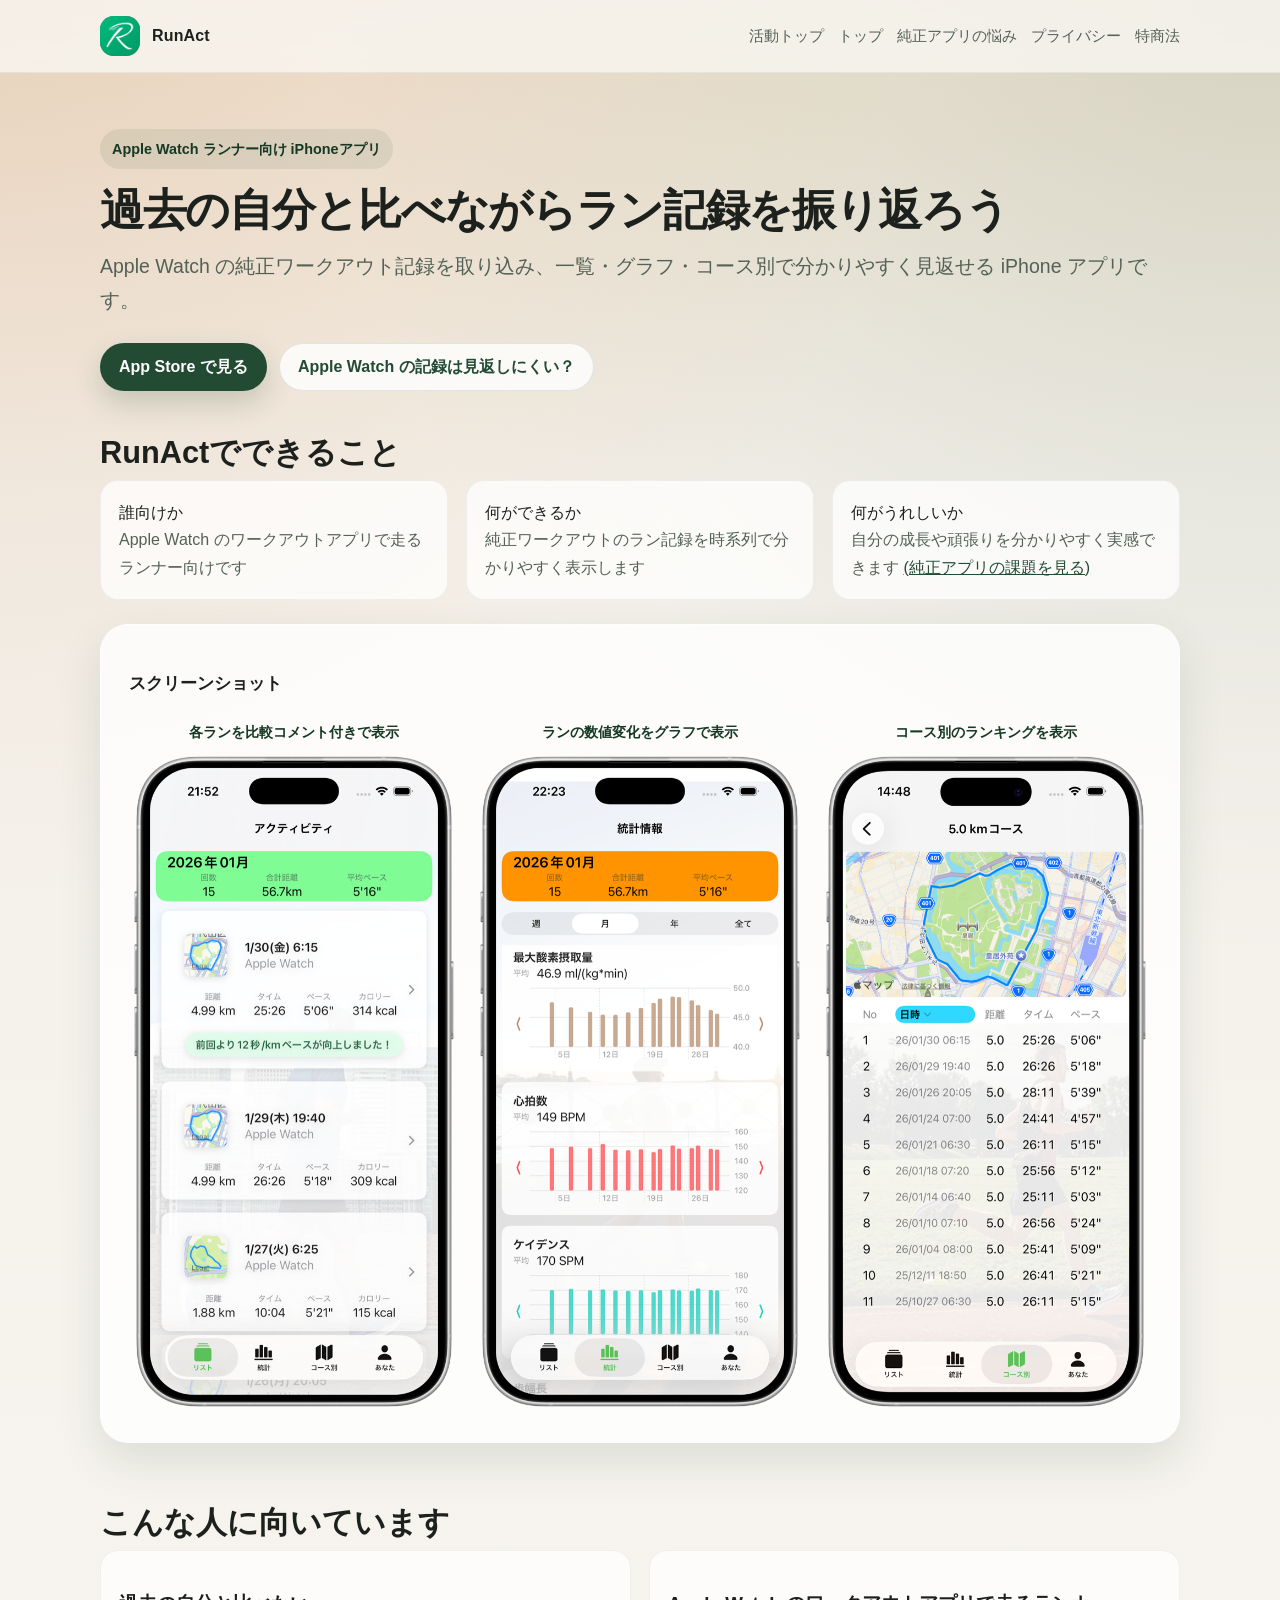
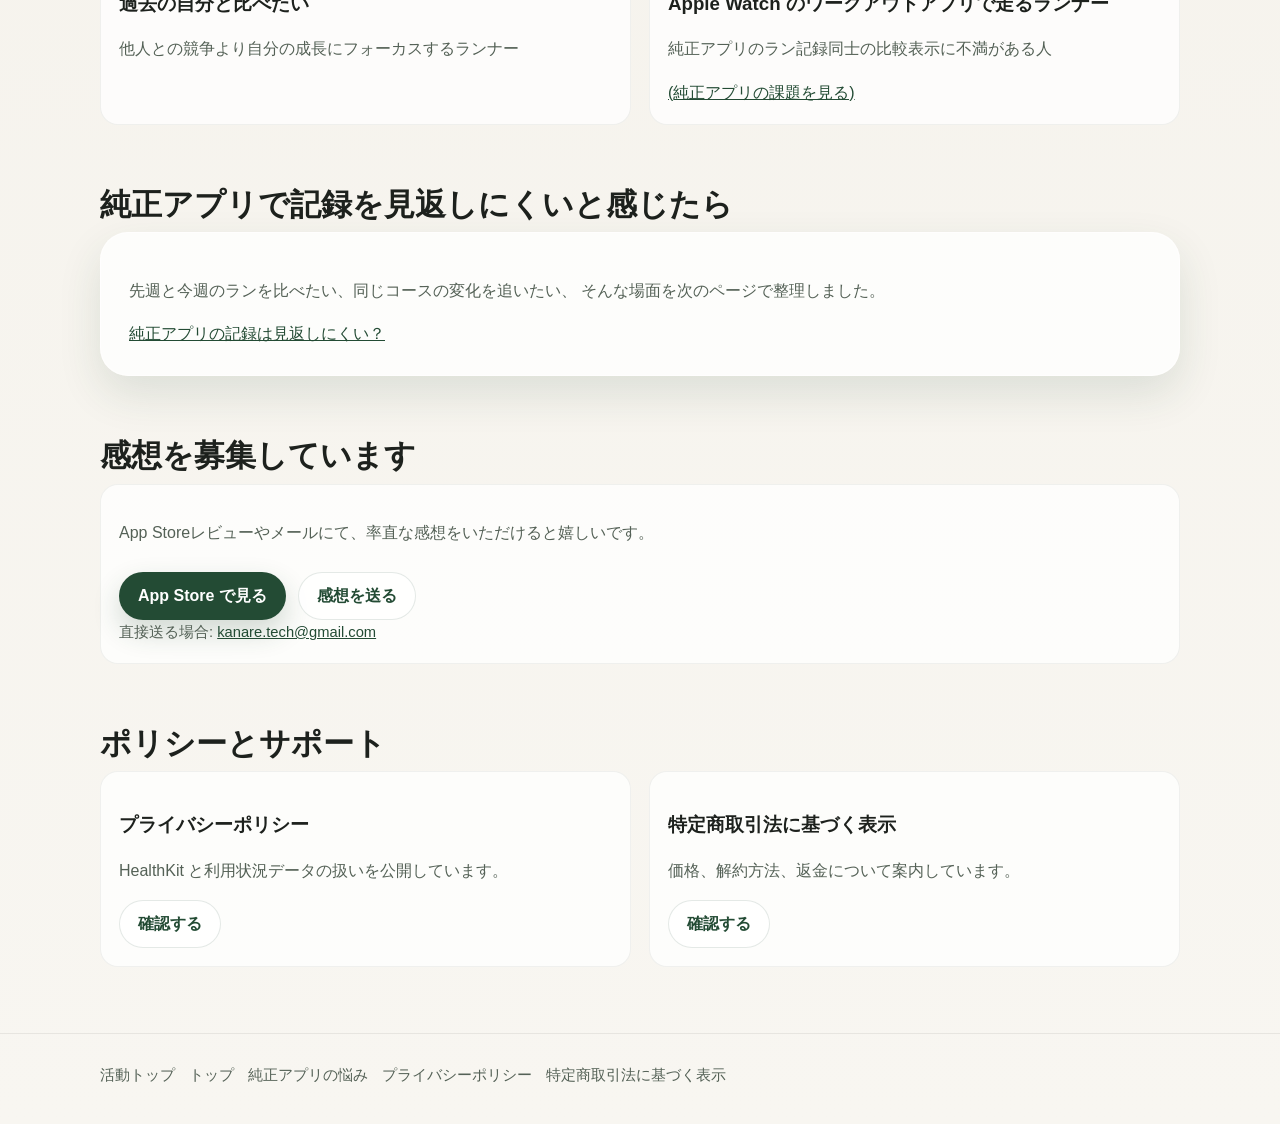
==== runact/index.html @ 8d92cca3 "改名したRunActを公開する" ====
<!DOCTYPE html>
<html lang="ja">
<head>
  <meta charset="UTF-8" />
  <meta name="viewport" content="width=device-width, initial-scale=1" />
  <title>RunAct | Apple Watch の純正ワークアウト記録を過去の自分と比べながら振り返る</title>
  <meta
    name="description"
    content="RunAct は、Apple Watch の純正ワークアウト記録を取り込み、過去の自分と比べながら振り返りやすくするランニングアプリです。"
  />
  <meta name="robots" content="index,follow,max-image-preview:large" />
  <link rel="canonical" href="https://kanare.work/runact/" />
  <link rel="stylesheet" href="styles.css" />
</head>
<body>
  <div class="site-shell">
    <header class="site-header">
      <div class="container">
        <a class="brand" href="./">
          <img class="brand-mark" src="assets/icon.png" alt="RunAct icon" />
          <span>RunAct</span>
        </a>
        <nav class="header-nav" aria-label="主要メニュー">
          <a href="https://kanare.work/">活動トップ</a>
          <a href="./">トップ</a>
          <a href="./apple-watch-workout-review.html">純正アプリの悩み</a>
          <a href="./privacy.html">プライバシー</a>
          <a href="./tokushoho.html">特商法</a>
        </nav>
      </div>
    </header>

    <main>
      <section class="section-intro">
        <div class="container">
          <div class="section-intro-body">
            <p class="eyebrow">Apple Watch ランナー向け iPhoneアプリ</p>
            <h1>過去の自分と比べながらラン記録を振り返ろう</h1>
            <p class="lead">
              Apple Watch の純正ワークアウト記録を取り込み、一覧・グラフ・コース別で分かりやすく見返せる iPhone アプリです。
            </p>
            <div class="cta-row">
              <a class="button button-primary" href="https://apps.apple.com/jp/app/id6758392471">App Store で見る</a>
              <a class="button button-secondary" href="./apple-watch-workout-review.html">Apple Watch の記録は見返しにくい？</a>
            </div>
          </div>
        </div>
      </section>

      <section class="section">
        <div class="container">
          <header class="section-head">
            <h2>RunActでできること</h2>
          </header>
          <dl class="meta-grid section-meta-grid">
            <div class="meta-item">
              <dt>誰向けか</dt>
              <dd>Apple Watch のワークアウトアプリで走るランナー向けです</dd>
            </div>
            <div class="meta-item">
              <dt>何ができるか</dt>
              <dd>純正ワークアウトのラン記録を時系列で分かりやすく表示します</dd>
            </div>
            <div class="meta-item">
              <dt>何がうれしいか</dt>
              <dd>
                自分の成長や頑張りを分かりやすく実感できます
                <a href="./apple-watch-workout-review.html">(純正アプリの課題を見る)</a>
              </dd>
            </div>
          </dl>

          <section class="section-card section-card-media" aria-labelledby="screenshots-heading">
            <h3 id="screenshots-heading">スクリーンショット</h3>
            <div class="shot-grid shot-grid-three">
              <figure class="shot-frame">
                <figcaption class="shot-caption">各ランを比較コメント付きで表示</figcaption>
                <img src="assets/ss_list.png" alt="ラン記録一覧のスクリーンショット" />
              </figure>
              <figure class="shot-frame">
                <figcaption class="shot-caption">ランの数値変化をグラフで表示</figcaption>
                <img src="assets/ss_stats.png" alt="統計画面のスクリーンショット" />
              </figure>
              <figure class="shot-frame">
                <figcaption class="shot-caption">コース別のランキングを表示</figcaption>
                <img src="assets/ss_courseGroup.png" alt="コース内比較画面のスクリーンショット" />
              </figure>
            </div>
          </section>
        </div>
      </section>

      <section class="section">
        <div class="container">
          <header class="section-head">
            <h2>こんな人に向いています</h2>
          </header>
          <ul class="section-grid section-grid-two">
            <li class="feature">
              <h3>過去の自分と比べたい</h3>
              <p>他人との競争より自分の成長にフォーカスするランナー</p>
            </li>
            <li class="feature">
              <h3>Apple Watch のワークアウトアプリで走るランナー</h3>
              <p>純正アプリのラン記録同士の比較表示に不満がある人</p>
              <a href="./apple-watch-workout-review.html">(純正アプリの課題を見る)</a>
            </li>
          </ul>
        </div>
      </section>

      <section class="section">
        <div class="container">
          <header class="section-head">
            <h2>純正アプリで記録を見返しにくいと感じたら</h2>
          </header>
          <div class="section-layout section-layout-wide">
            <div class="section-card rich-text">
              <p>
                先週と今週のランを比べたい、同じコースの変化を追いたい、
                そんな場面を次のページで整理しました。
              </p>
              <a href="./apple-watch-workout-review.html">純正アプリの記録は見返しにくい？</a>
            </div>
          </div>
        </div>
      </section>

      <section class="section">
        <div class="container">
          <header class="section-head">
            <h2>感想を募集しています</h2>
          </header>
          <div class="section-grid section-grid-one">
            <div class="link-card">
              <p>App Storeレビューやメールにて、率直な感想をいただけると嬉しいです。</p>
              <div class="cta-row">
                <a class="button button-primary" href="https://apps.apple.com/jp/app/id6758392471">App Store で見る</a>
                <a
                  class="button button-secondary"
                  href="mailto:kanare.tech@gmail.com?subject=RunAct%E3%81%AE%E6%84%9F%E6%83%B3%E3%82%92%E9%80%81%E3%82%8A%E3%81%9F%E3%81%84&amp;body=Apple%20Watch%E3%81%A7%E8%B5%B0%E3%81%A3%E3%81%A6%E3%81%84%E3%81%BE%E3%81%99%E3%80%82%0ARunAct%E3%81%AE%E6%84%9F%E6%83%B3%E3%82%92%E9%80%81%E3%82%8A%E3%81%BE%E3%81%99%E3%80%82"
                >感想を送る</a>
              </div>
              <address class="small-note">
                直接送る場合:
                <a href="mailto:kanare.tech@gmail.com">kanare.tech@gmail.com</a>
              </address>
            </div>
          </div>
        </div>
      </section>

      <section class="section">
        <div class="container">
          <header class="section-head">
            <h2>ポリシーとサポート</h2>
          </header>
          <ul class="section-grid section-grid-two">
            <li class="link-card">
              <h3>プライバシーポリシー</h3>
              <p>HealthKit と利用状況データの扱いを公開しています。</p>
              <a class="button button-secondary" href="./privacy.html">確認する</a>
            </li>
            <li class="link-card">
              <h3>特定商取引法に基づく表示</h3>
              <p>価格、解約方法、返金について案内しています。</p>
              <a class="button button-secondary" href="./tokushoho.html">確認する</a>
            </li>
          </ul>
        </div>
      </section>
    </main>

    <footer class="site-footer">
      <div class="container">
        <nav class="footer-nav" aria-label="フッターメニュー">
          <a href="https://kanare.work/">活動トップ</a>
          <a href="./">トップ</a>
          <a href="./apple-watch-workout-review.html">純正アプリの悩み</a>
          <a href="./privacy.html">プライバシーポリシー</a>
          <a href="./tokushoho.html">特定商取引法に基づく表示</a>
        </nav>
      </div>
    </footer>
  </div>
</body>
</html>
---- runact/styles.css ----
:root {
  --bg: #f4f1ea;
  --bg-accent: #efe5d3;
  --surface: rgba(255, 255, 255, 0.78);
  --surface-strong: #fffdf8;
  --text: #1d211d;
  --muted: #546156;
  --line: rgba(29, 33, 29, 0.12);
  --brand: #234b34;
  --brand-soft: #d8e6da;
  --brand-strong: #163824;
  --warm: #c46f3c;
  --shadow: 0 18px 44px rgba(35, 75, 52, 0.12);
  --radius-lg: 28px;
  --radius-md: 18px;
  --radius-sm: 12px;
  --content: 1080px;
}

* {
  box-sizing: border-box;
}

html {
  scroll-behavior: smooth;
}

body {
  margin: 0;
  font-family: -apple-system, BlinkMacSystemFont, "Hiragino Sans", "Yu Gothic", sans-serif;
  color: var(--text);
  line-height: 1.7;
  background:
    radial-gradient(circle at top left, rgba(196, 111, 60, 0.16), transparent 30%),
    radial-gradient(circle at top right, rgba(35, 75, 52, 0.12), transparent 32%),
    linear-gradient(180deg, var(--bg-accent) 0%, var(--bg) 18%, #f8f6f1 100%);
}

a {
  color: var(--brand);
}

img {
  max-width: 100%;
  display: block;
}

.site-shell {
  min-height: 100vh;
}

.container {
  width: min(calc(100% - 32px), var(--content));
  margin: 0 auto;
}

.site-header {
  position: sticky;
  top: 0;
  z-index: 10;
  backdrop-filter: blur(12px);
  background: rgba(248, 246, 241, 0.82);
  border-bottom: 1px solid rgba(29, 33, 29, 0.06);
}

.site-header .container,
.site-footer .container {
  display: flex;
  align-items: center;
  justify-content: space-between;
  gap: 16px;
}

.site-header .container {
  min-height: 72px;
}

.brand {
  display: inline-flex;
  align-items: center;
  gap: 12px;
  color: var(--text);
  text-decoration: none;
  font-weight: 700;
  letter-spacing: 0.01em;
}

.brand-mark {
  width: 40px;
  height: 40px;
  border-radius: 14px;
  background: linear-gradient(145deg, var(--brand) 0%, var(--warm) 100%);
  box-shadow: inset 0 1px 0 rgba(255, 255, 255, 0.35);
  object-fit: cover;
  flex: 0 0 auto;
}

.header-nav,
.footer-nav {
  display: flex;
  flex-wrap: wrap;
  gap: 14px;
}

.header-nav a,
.footer-nav a {
  text-decoration: none;
  color: var(--muted);
  font-size: 0.95rem;
}

.header-nav a:hover,
.footer-nav a:hover,
.brand:hover {
  color: var(--brand-strong);
}

.section-intro {
  padding: 56px 0 12px;
}

.eyebrow {
  display: inline-flex;
  align-items: center;
  gap: 8px;
  margin: 0;
  padding: 8px 12px;
  border-radius: 999px;
  background: rgba(35, 75, 52, 0.09);
  color: var(--brand-strong);
  font-size: 0.9rem;
  font-weight: 600;
}

.section-intro-body h1 {
  margin: 18px 0 16px;
  font-size: clamp(2rem, 3.4vw, 3.6rem);
  line-height: 1.08;
  letter-spacing: -0.03em;
}

.section-intro-body .lead {
  margin: 0;
  font-size: clamp(1.02rem, 1.8vw, 1.22rem);
  color: var(--muted);
}

.cta-row {
  display: flex;
  flex-wrap: wrap;
  gap: 12px;
  margin-top: 26px;
}

.button {
  display: inline-flex;
  align-items: center;
  justify-content: center;
  gap: 8px;
  min-height: 48px;
  padding: 0 18px;
  border-radius: 999px;
  border: 1px solid transparent;
  font-weight: 700;
  text-decoration: none;
  transition: transform 0.18s ease, box-shadow 0.18s ease, background-color 0.18s ease;
}

.button:hover {
  transform: translateY(-1px);
}

.button-primary {
  background: var(--brand);
  color: #fff;
  box-shadow: 0 12px 28px rgba(35, 75, 52, 0.2);
}

.button-primary:hover {
  background: var(--brand-strong);
}

.button-secondary {
  background: rgba(255, 255, 255, 0.8);
  border-color: rgba(35, 75, 52, 0.12);
  color: var(--brand);
}

.button-secondary:hover {
  background: #fff;
}

.section-card {
  background: var(--surface);
  border: 1px solid rgba(255, 255, 255, 0.6);
  border-radius: var(--radius-lg);
  box-shadow: var(--shadow);
}

.section-card-media {
  overflow: hidden;
  margin-top: 24px;
  padding: 26px;
}

.shot-grid {
  display: grid;
  align-items: start;
}

.shot-grid-three {
  grid-template-columns: repeat(3, minmax(0, 1fr));
  gap: 16px;
}

.shot-grid-compare {
  grid-template-columns: repeat(2, minmax(220px, 280px));
  justify-content: center;
  gap: 18px;
  margin-top: 18px;
}

.shot-frame {
  margin: 0;
  display: grid;
  gap: 6px;
  justify-items: center;
}

.shot-caption {
  margin: 0;
  color: var(--brand-strong);
  font-size: 0.9rem;
  font-weight: 700;
  line-height: 1.45;
  text-align: center;
}

.shot-frame img {
  width: 100%;
  height: auto;
  border-radius: 18px;
  aspect-ratio: 996 / 2006;
  object-fit: cover;
}

.meta-grid,
.section-grid,
.trust-grid {
  display: grid;
  gap: 18px;
  margin: 0;
  padding: 0;
  list-style: none;
}

.meta-grid {
  grid-template-columns: repeat(3, minmax(0, 1fr));
  margin-top: 18px;
}

.section-meta-grid {
  margin-top: 0;
}

.meta-item,
.feature,
.link-card,
.trust-item {
  padding: 18px;
  border-radius: var(--radius-md);
  background: rgba(255, 255, 255, 0.74);
  border: 1px solid rgba(29, 33, 29, 0.06);
}

.meta-item dt,
.feature h3,
.link-card h3,
.trust-item h3 {
  display: block;
  margin-bottom: 8px;
}

.meta-item dt,
.meta-item dd {
  margin: 0;
}

.meta-item dd {
  color: var(--muted);
}

.section {
  padding: 22px 0 30px;
}

.section-head {
  margin-top: 10px;
  margin-bottom: 10px;
}

.section-head h2 {
  margin: 0 0 10px;
  font-size: clamp(1.7rem, 2.4vw, 2.5rem);
  line-height: 1.15;
}

.section-head p {
  margin: 0;
  color: var(--muted);
  max-width: 48rem;
}

.section-grid-one {
  grid-template-columns: minmax(0, 1fr);
}

.section-grid-two {
  grid-template-columns: repeat(2, minmax(0, 1fr));
}

.trust-grid {
  grid-template-columns: repeat(3, minmax(0, 1fr));
}

.feature p,
.link-card p,
.trust-item p,
.section-card p,
.section-card li,
.rich-text p,
.rich-text li {
  color: var(--muted);
}

.section-band {
  padding: 30px 0;
}

.band-card {
  padding: 28px;
  border-radius: var(--radius-lg);
  background: linear-gradient(135deg, rgba(35, 75, 52, 0.95), rgba(23, 34, 28, 0.92));
  color: white;
  box-shadow: var(--shadow);
}

.band-card p,
.band-card li {
  color: rgba(255, 255, 255, 0.82);
}

.section-layout {
  display: grid;
  grid-template-columns: minmax(0, 760px);
  gap: 24px;
  align-items: start;
  justify-content: center;
}

.section-layout-wide {
  grid-template-columns: minmax(0, 1fr);
}

.section-card {
  padding: 28px;
}

.section-card h2 {
  margin-top: 0;
  font-size: 1.5rem;
}

.section-card h3 {
  margin-top: 16px;
  margin-bottom: 24px;
  font-size: 1.08rem;
}

.section-card ul {
  padding-left: 18px;
}

.site-footer {
  margin-top: 36px;
  padding: 28px 0 36px;
  border-top: 1px solid rgba(29, 33, 29, 0.08);
}

.site-footer p {
  margin: 0;
  color: var(--muted);
  font-size: 0.92rem;
}

.legal-page {
  padding: 34px 0 44px;
}

.legal-card {
  padding: 28px;
}

.legal-card h1 {
  margin-top: 0;
  font-size: clamp(2rem, 3vw, 2.8rem);
}

.legal-card h2 {
  margin-top: 30px;
  padding-bottom: 8px;
  border-bottom: 1px solid var(--line);
  font-size: 1.12rem;
}

.legal-card code {
  font-family: SFMono-Regular, Menlo, Consolas, monospace;
  font-size: 0.95em;
}

.small-note {
  margin: 0;
  color: var(--muted);
  font-size: 0.92rem;
}

address {
  font-style: normal;
}

main address {
  margin: 1em 0;
}

address.small-note {
  margin: 0;
}

@media (max-width: 960px) {
  .section-layout,
  .section-grid-two,
  .trust-grid {
    grid-template-columns: 1fr;
  }

  .shot-grid-three,
  .shot-grid-compare {
    grid-template-columns: 1fr;
    max-width: 320px;
    margin: 0 auto;
  }

  .section-card-media {
    padding: 20px;
  }
}

@media (max-width: 720px) {
  .meta-grid {
    grid-template-columns: 1fr;
  }

  .site-header .container,
  .site-footer .container {
    flex-direction: column;
    align-items: flex-start;
    padding: 12px 0;
  }

  .section-intro {
    padding-top: 30px;
  }

  .band-card,
  .section-card,
  .legal-card {
    padding: 20px;
  }

  .container {
    width: min(calc(100% - 24px), var(--content));
  }
}
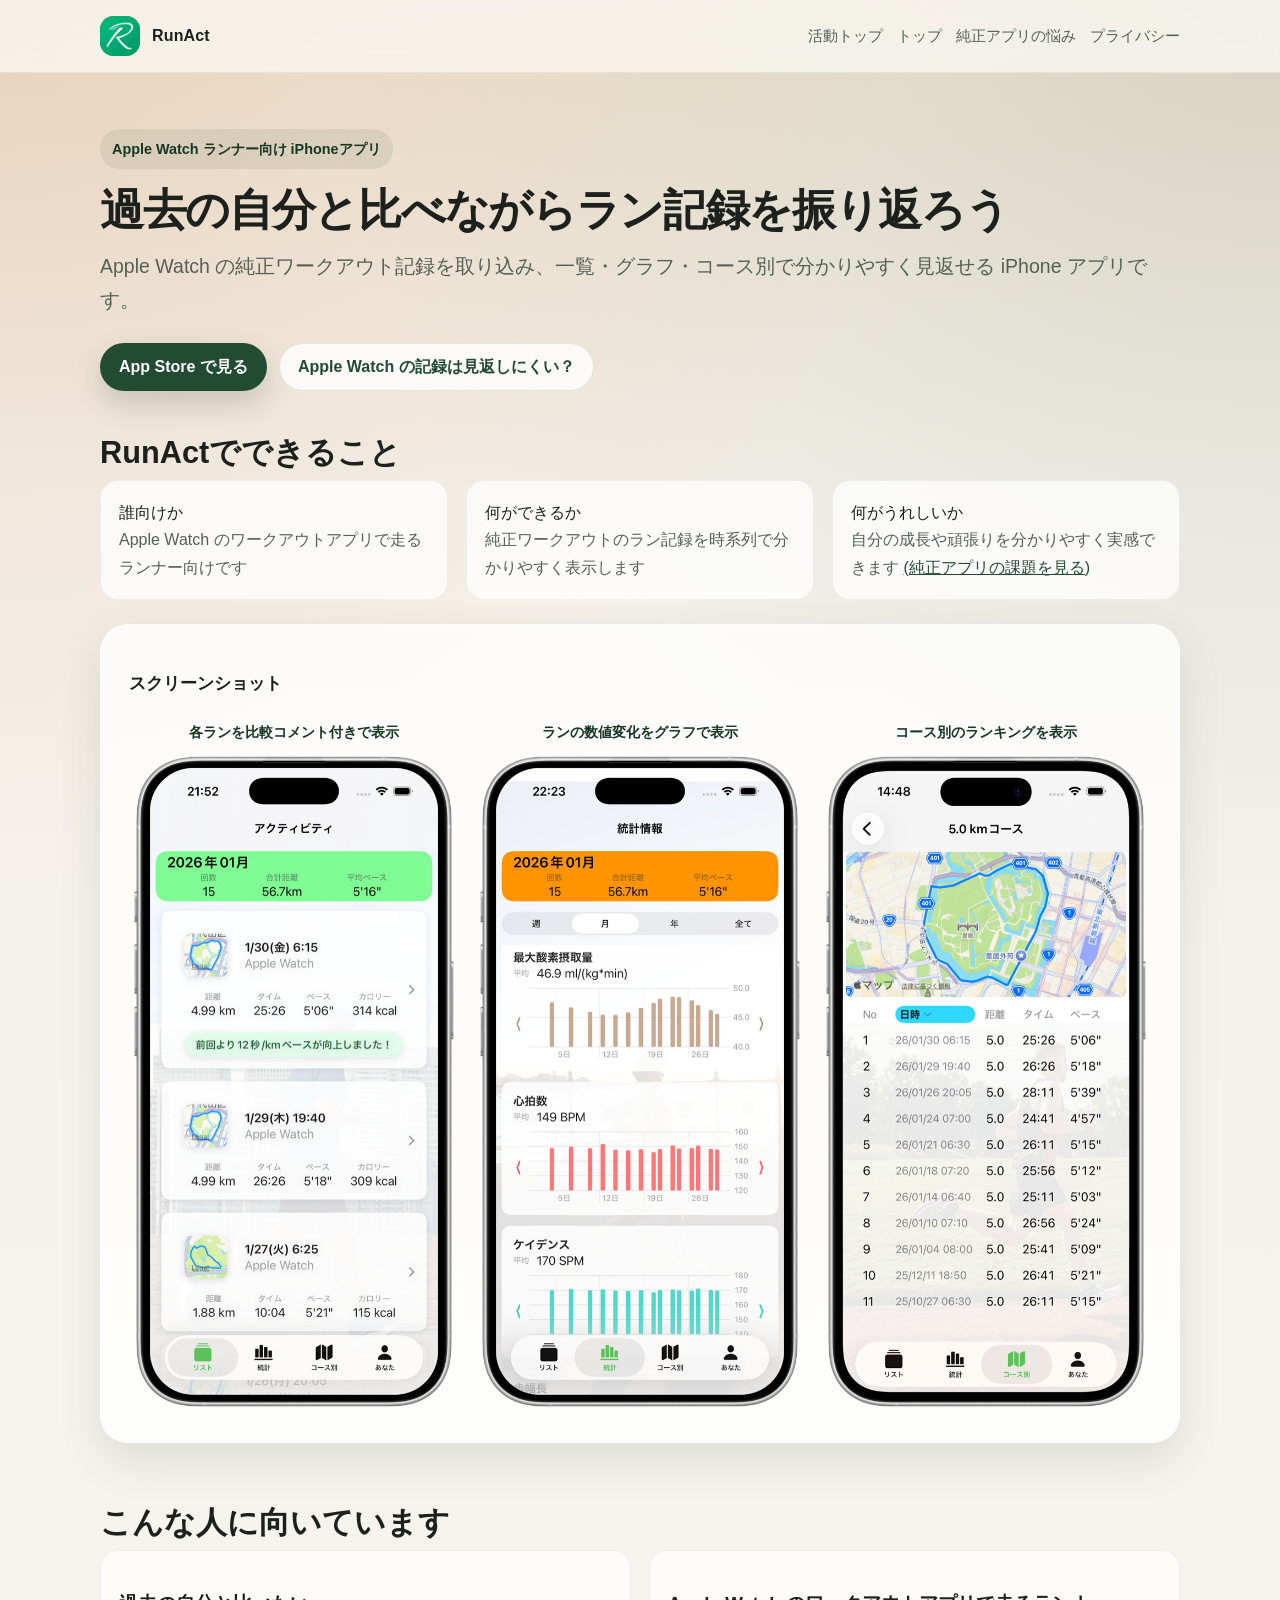
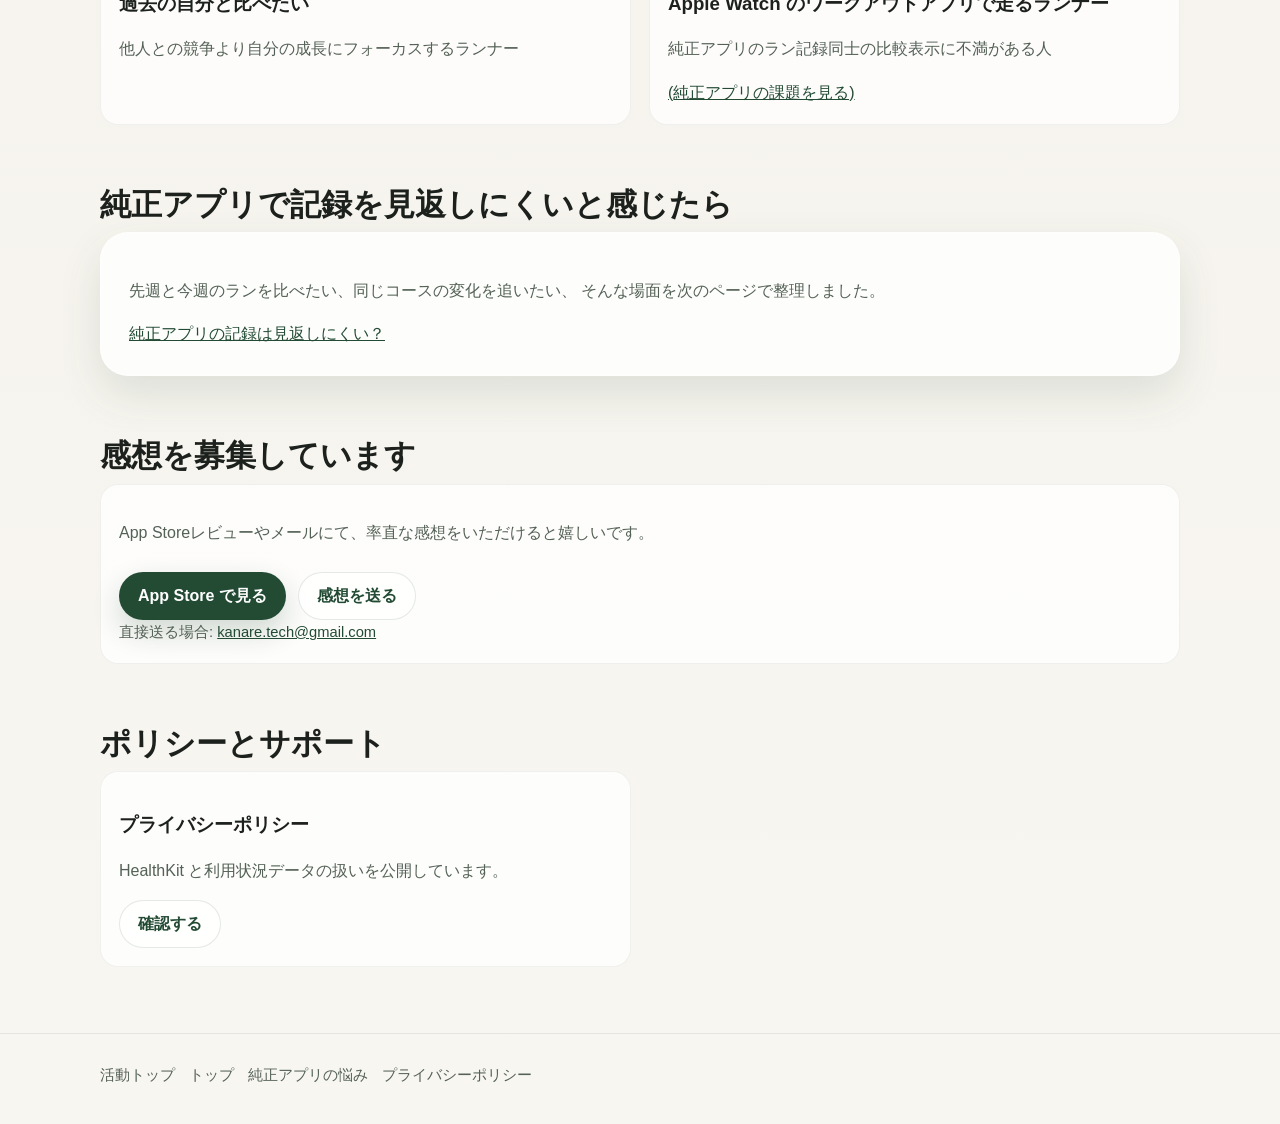
==== commit ab5dfdde: "RunActを完全無料化する(version1.1.0)" ====
--- a/runact/index.html
+++ b/runact/index.html
@@ -25,7 +25,6 @@
           <a href="./">トップ</a>
           <a href="./apple-watch-workout-review.html">純正アプリの悩み</a>
           <a href="./privacy.html">プライバシー</a>
-          <a href="./tokushoho.html">特商法</a>
         </nav>
       </div>
     </header>
@@ -161,11 +160,6 @@
               <p>HealthKit と利用状況データの扱いを公開しています。</p>
               <a class="button button-secondary" href="./privacy.html">確認する</a>
             </li>
-            <li class="link-card">
-              <h3>特定商取引法に基づく表示</h3>
-              <p>価格、解約方法、返金について案内しています。</p>
-              <a class="button button-secondary" href="./tokushoho.html">確認する</a>
-            </li>
           </ul>
         </div>
       </section>
@@ -178,7 +172,6 @@
           <a href="./">トップ</a>
           <a href="./apple-watch-workout-review.html">純正アプリの悩み</a>
           <a href="./privacy.html">プライバシーポリシー</a>
-          <a href="./tokushoho.html">特定商取引法に基づく表示</a>
         </nav>
       </div>
     </footer>
